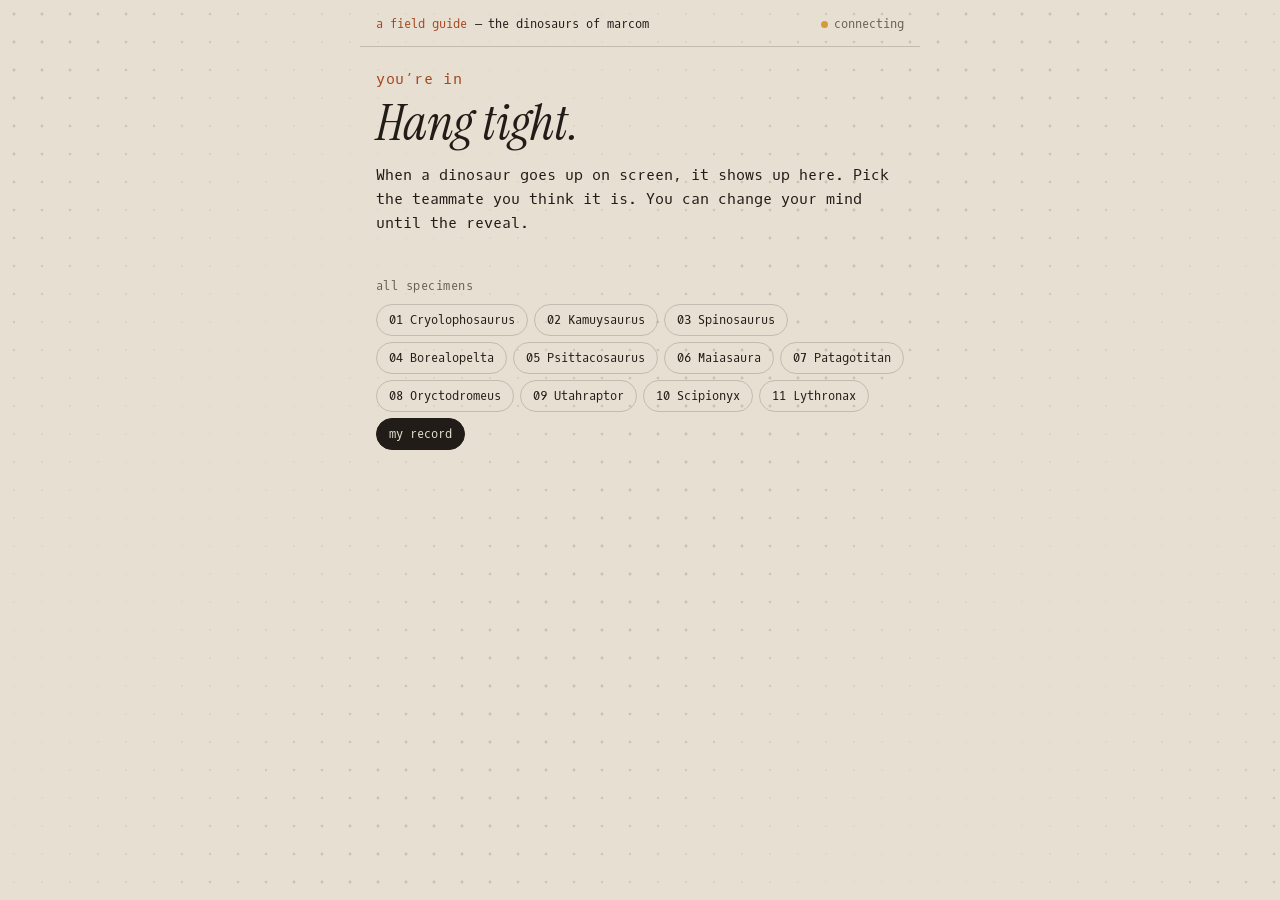
==== vote.html @ e1b6e813 "Interactive Dinosaurs of MarCom deck with live voting Co-Authored-By: Claude Opus 5.5 <noreply@anthr" ====
<!doctype html>
<html lang="en">
<head>
  <meta charset="utf-8">
  <meta name="viewport" content="width=device-width, initial-scale=1, viewport-fit=cover">
  <title>Dinosaur Ballot</title>
  <meta name="description" content="Guess which MarCom teammate is which dinosaur.">
  <meta name="theme-color" content="#E7DFD1">
  <link rel="preconnect" href="https://fonts.googleapis.com">
  <link rel="preconnect" href="https://fonts.gstatic.com" crossorigin>
  <link href="https://fonts.googleapis.com/css2?family=Instrument+Serif:ital@0;1&family=Oxygen+Mono&display=swap" rel="stylesheet">
  <link rel="stylesheet" href="assets/base.css">
  <link rel="stylesheet" href="assets/vote.css">
</head>
<body>
  <canvas class="dots" aria-hidden="true"></canvas>

  <header class="top">
    <p class="top__id"><span class="label--accent">a field guide</span> – the dinosaurs of marcom</p>
    <span class="status" data-state="connecting">connecting</span>
  </header>

  <main class="main">
    <div class="view" aria-live="polite"></div>
  </main>

  <nav class="drawer" aria-label="All specimens">
    <div class="drawer__head">
      <p class="label">all specimens</p>
      <button class="follow" hidden>back to live →</button>
    </div>
    <ol class="chips"></ol>
    <p class="drawer__record label"></p>
  </nav>

  <p class="toast" role="status"></p>

  <script src="assets/data.js"></script>
  <script src="assets/live.js"></script>
  <script src="assets/dots.js"></script>
  <script src="assets/vote.js"></script>
</body>
</html>
---- assets/base.css ----
/* —— Tokens ——
   Zoe's system (serif carries the human, mono carries the system),
   recolored with the deck's paleo palette. */
:root {
  --bone:  #E7DFD1;
  --sand:  #B3A58F;
  --ochre: #D39A3E;
  --rust:  #A4471F;
  --moss:  #4E5A39;
  --umber: #6B5F51;
  --tar:   #211C17;

  --bg:      var(--bone);
  --text:    var(--tar);
  --muted:   var(--umber);
  --accent:  var(--rust);
  --correct: var(--moss);
  --surface: #DDD3C2;
  --lichen:  #8FA36A;
  --rule:    rgba(33, 28, 23, 0.18);

  --serif: 'Instrument Serif', serif;
  --mono:  'Oxygen Mono', monospace;
}

/* —— Base —— */
*, *::before, *::after { box-sizing: border-box; }

html, body { margin: 0; }

body {
  background: var(--bg);
  color: var(--text);
  font-family: var(--mono);
  font-weight: 300;
  -webkit-font-smoothing: antialiased;
}

img { display: block; max-width: 100%; }

button {
  font: inherit;
  color: inherit;
  background: none;
  border: 0;
  padding: 0;
  cursor: pointer;
}

.dots {
  position: fixed;
  inset: 0;
  width: 100%;
  height: 100%;
  z-index: 0;
  pointer-events: none;
}

/* Redacted name mentions inside facts. */
.redact {
  background: var(--text);
  color: transparent;
  border-radius: 2px;
  padding: 0 0.15em;
  user-select: none;
}
.redact.is-open {
  background: none;
  color: var(--accent);
  user-select: auto;
}

/* —— Motion —— */
@keyframes fadeUp {
  from { opacity: 0; transform: translateY(18px); filter: blur(5px); }
  to   { opacity: 1; transform: translateY(0);    filter: blur(0); }
}
@keyframes fadeIn {
  from { opacity: 0; filter: blur(4px); }
  to   { opacity: 1; filter: blur(0); }
}

@media (prefers-reduced-motion: reduce) {
  *, *::before, *::after {
    animation: none !important;
    transition: none !important;
  }
}
---- assets/vote.css ----
/* —— Layout —— */
body {
  min-height: 100vh;
  font-size: 14px;
}

.top,
.main,
.drawer {
  position: relative;
  z-index: 1;
  max-width: 560px;
  margin: 0 auto;
  padding-left: 16px;
  padding-right: 16px;
}

.top {
  display: flex;
  justify-content: space-between;
  align-items: center;
  gap: 12px;
  padding-top: 16px;
  padding-bottom: 14px;
  border-bottom: 1px solid var(--rule);
}
.top__id { margin: 0; font-size: 12px; }

.label {
  font-size: 12px;
  letter-spacing: 0.04em;
  text-transform: lowercase;
  color: var(--muted);
  margin: 0;
}
.label--accent { color: var(--accent); }

.status {
  display: flex;
  align-items: center;
  gap: 6px;
  font-size: 12px;
  color: var(--muted);
  flex-shrink: 0;
}
.status::before {
  content: '';
  width: 7px;
  height: 7px;
  border-radius: 50%;
  background: var(--ochre);
}
.status[data-state='live']::before { background: var(--moss); }
.status[data-state='offline']::before { background: var(--rust); }

/* —— Specimen card —— */
.view { padding: 20px 0 8px; }
.view > * { animation: fadeUp 0.5s cubic-bezier(0.25, 0.8, 0.25, 1) both; }

.card__img {
  width: 100%;
  aspect-ratio: 4 / 3;
  object-fit: cover;
  margin: 0 0 16px;
  background: var(--surface);
}

.card__species {
  font-family: var(--serif);
  font-style: italic;
  font-weight: 400;
  font-size: clamp(2.6rem, 12vw, 3.6rem);
  line-height: 0.9;
  letter-spacing: -0.02em;
  margin: 0 0 14px;
}

.clues {
  border-top: 1px solid var(--rule);
  border-bottom: 1px solid var(--rule);
  margin-bottom: 20px;
}
.clues summary {
  padding: 12px 0;
  cursor: pointer;
  font-size: 12px;
  color: var(--muted);
}
.clues ol {
  margin: 0;
  padding: 0 0 14px;
  list-style: none;
  display: grid;
  gap: 10px;
  counter-reset: clue;
}
.clues li {
  counter-increment: clue;
  display: grid;
  grid-template-columns: 30px 1fr;
  font-family: var(--serif);
  font-size: 19px;
  line-height: 1.25;
}
.clues li::before {
  content: counter(clue, decimal-leading-zero);
  font-family: var(--mono);
  font-size: 11px;
  color: var(--accent);
  padding-top: 5px;
}

.prompt {
  font-family: var(--serif);
  font-size: 26px;
  margin: 0 0 12px;
}

/* —— Name buttons —— */
.names {
  display: grid;
  grid-template-columns: 1fr 1fr;
  gap: 8px;
}
.name {
  padding: 14px 12px;
  border: 1px solid var(--rule);
  border-radius: 999px;
  background: var(--bg);
  font-size: 15px;
  text-align: center;
  transition: background-color 0.2s, color 0.2s, border-color 0.2s;
}
.name:hover { border-color: var(--accent); color: var(--accent); }
.name.is-picked {
  background: var(--accent);
  border-color: var(--accent);
  color: var(--bone);
}
.name:disabled { cursor: default; opacity: 0.4; }
.name:disabled:hover { border-color: var(--rule); color: inherit; }
.name.is-answer {
  opacity: 1;
  background: var(--correct);
  border-color: var(--correct);
  color: var(--bone);
}
.name.is-picked:disabled:not(.is-answer) {
  opacity: 1;
  text-decoration: line-through;
}

.verdict {
  font-family: var(--serif);
  font-size: 22px;
  line-height: 1.25;
  margin: 16px 0 0;
  min-height: 1.25em;
}
.verdict em { color: var(--accent); }
.verdict--right em { color: var(--correct); }

/* —— Room results —— */
.room {
  margin-top: 22px;
  padding-top: 16px;
  border-top: 1px solid var(--rule);
}
.room__head {
  display: flex;
  justify-content: space-between;
  margin-bottom: 10px;
}
.room__hint { font-size: 13px; color: var(--muted); margin: 0; }
.bars {
  list-style: none;
  margin: 0;
  padding: 0;
  display: grid;
  gap: 6px;
}
.bar {
  display: grid;
  grid-template-columns: 70px 1fr 24px;
  gap: 10px;
  align-items: center;
  font-size: 13px;
}
.bar__track { height: 12px; background: var(--surface); }
.bar__fill {
  display: block;
  height: 100%;
  background: var(--umber);
  transition: width 0.5s cubic-bezier(0.25, 0.8, 0.25, 1);
}
.bar__n { text-align: right; color: var(--muted); }
.bar.is-answer .bar__fill { background: var(--correct); }
.bar.is-answer .bar__name { color: var(--correct); }

/* —— Waiting + record views —— */
.waiting__h,
.record__h {
  font-family: var(--serif);
  font-style: italic;
  font-weight: 400;
  font-size: clamp(2.4rem, 11vw, 3.2rem);
  line-height: 0.95;
  margin: 8px 0 14px;
}
.waiting p { font-size: 15px; line-height: 1.6; }

.ledger {
  list-style: none;
  margin: 16px 0 0;
  padding: 0;
}
.ledger li {
  display: grid;
  grid-template-columns: 1fr auto;
  gap: 4px 12px;
  padding: 12px 0;
  border-bottom: 1px solid var(--rule);
}
.ledger__species { font-family: var(--serif); font-size: 21px; }
.ledger__mark { font-size: 12px; align-self: center; }
.ledger__mark--right { color: var(--correct); }
.ledger__mark--wrong { color: var(--accent); }
.ledger__detail { grid-column: 1 / -1; font-size: 12px; color: var(--muted); }

/* —— Drawer —— */
.drawer {
  padding-top: 20px;
  padding-bottom: calc(32px + env(safe-area-inset-bottom));
}
.drawer__head {
  display: flex;
  justify-content: space-between;
  align-items: center;
  margin-bottom: 10px;
}
.follow { font-size: 12px; color: var(--accent); }

.chips {
  list-style: none;
  margin: 0 0 16px;
  padding: 0;
  display: flex;
  flex-wrap: wrap;
  gap: 6px;
}
.chip {
  padding: 7px 12px;
  border: 1px solid var(--rule);
  border-radius: 999px;
  font-size: 12px;
}
.chip.is-current { border-color: var(--text); }
.chip.is-voted::after { content: ' ·'; color: var(--accent); }
.chip.is-right { color: var(--correct); border-color: var(--correct); }
.chip.is-wrong { color: var(--accent); border-color: var(--accent); }
.chip--record { background: var(--text); color: var(--bg); border-color: var(--text); }

/* —— Toast —— */
.toast {
  position: fixed;
  left: 50%;
  bottom: calc(16px + env(safe-area-inset-bottom));
  z-index: 3;
  transform: translate(-50%, 20px);
  margin: 0;
  padding: 10px 16px;
  border-radius: 999px;
  background: var(--rust);
  color: var(--bone);
  font-size: 13px;
  white-space: nowrap;
  opacity: 0;
  pointer-events: none;
  transition: opacity 0.25s, transform 0.25s;
}
.toast.is-visible { opacity: 1; transform: translate(-50%, 0); }
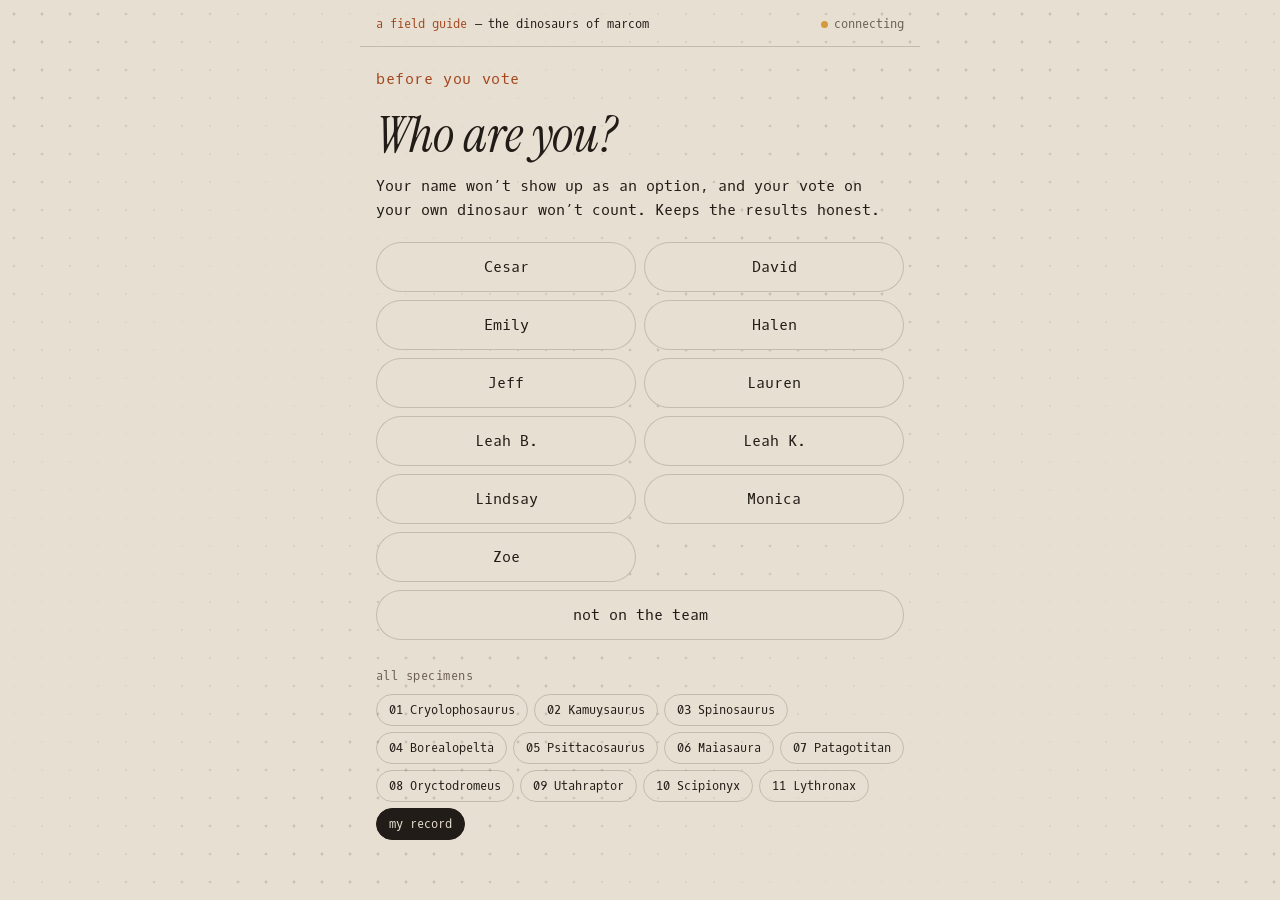
==== commit 87d7f72e: "Self-select on ballot, drop owner votes, title-only QR, pronouns in clues Co-Authored-By: Claude Opu" ====
--- a/vote.html
+++ b/vote.html
@@ -31,6 +31,7 @@
     </div>
     <ol class="chips"></ol>
     <p class="drawer__record label"></p>
+    <p class="drawer__me label" hidden>voting as <span></span> – <button>change</button></p>
   </nav>
 
   <p class="toast" role="status"></p>
--- a/assets/base.css
+++ b/assets/base.css
@@ -56,20 +56,6 @@
   pointer-events: none;
 }
 
-/* Redacted name mentions inside facts. */
-.redact {
-  background: var(--text);
-  color: transparent;
-  border-radius: 2px;
-  padding: 0 0.15em;
-  user-select: none;
-}
-.redact.is-open {
-  background: none;
-  color: var(--accent);
-  user-select: auto;
-}
-
 /* —— Motion —— */
 @keyframes fadeUp {
   from { opacity: 0; transform: translateY(18px); filter: blur(5px); }
--- a/assets/vote.css
+++ b/assets/vote.css
@@ -131,6 +131,7 @@
   text-align: center;
   transition: background-color 0.2s, color 0.2s, border-color 0.2s;
 }
+.name--wide { grid-column: 1 / -1; }
 .name:hover { border-color: var(--accent); color: var(--accent); }
 .name.is-picked {
   background: var(--accent);
@@ -179,6 +180,7 @@
   display: grid;
   gap: 6px;
 }
+.bars[hidden] { display: none; }
 .bar {
   display: grid;
   grid-template-columns: 70px 1fr 24px;
@@ -207,7 +209,8 @@
   line-height: 0.95;
   margin: 8px 0 14px;
 }
-.waiting p { font-size: 15px; line-height: 1.6; }
+.waiting p,
+.who p { font-size: 15px; line-height: 1.6; margin: 0 0 20px; }
 
 .ledger {
   list-style: none;
@@ -240,6 +243,9 @@
 }
 .follow { font-size: 12px; color: var(--accent); }
 
+.drawer__record { margin-bottom: 6px; }
+.drawer__me button { color: var(--accent); text-decoration: underline; text-underline-offset: 3px; }
+
 .chips {
   list-style: none;
   margin: 0 0 16px;
@@ -258,6 +264,7 @@
 .chip.is-voted::after { content: ' ·'; color: var(--accent); }
 .chip.is-right { color: var(--correct); border-color: var(--correct); }
 .chip.is-wrong { color: var(--accent); border-color: var(--accent); }
+.chip.is-mine { border-style: dashed; }
 .chip--record { background: var(--text); color: var(--bg); border-color: var(--text); }
 
 /* —— Toast —— */
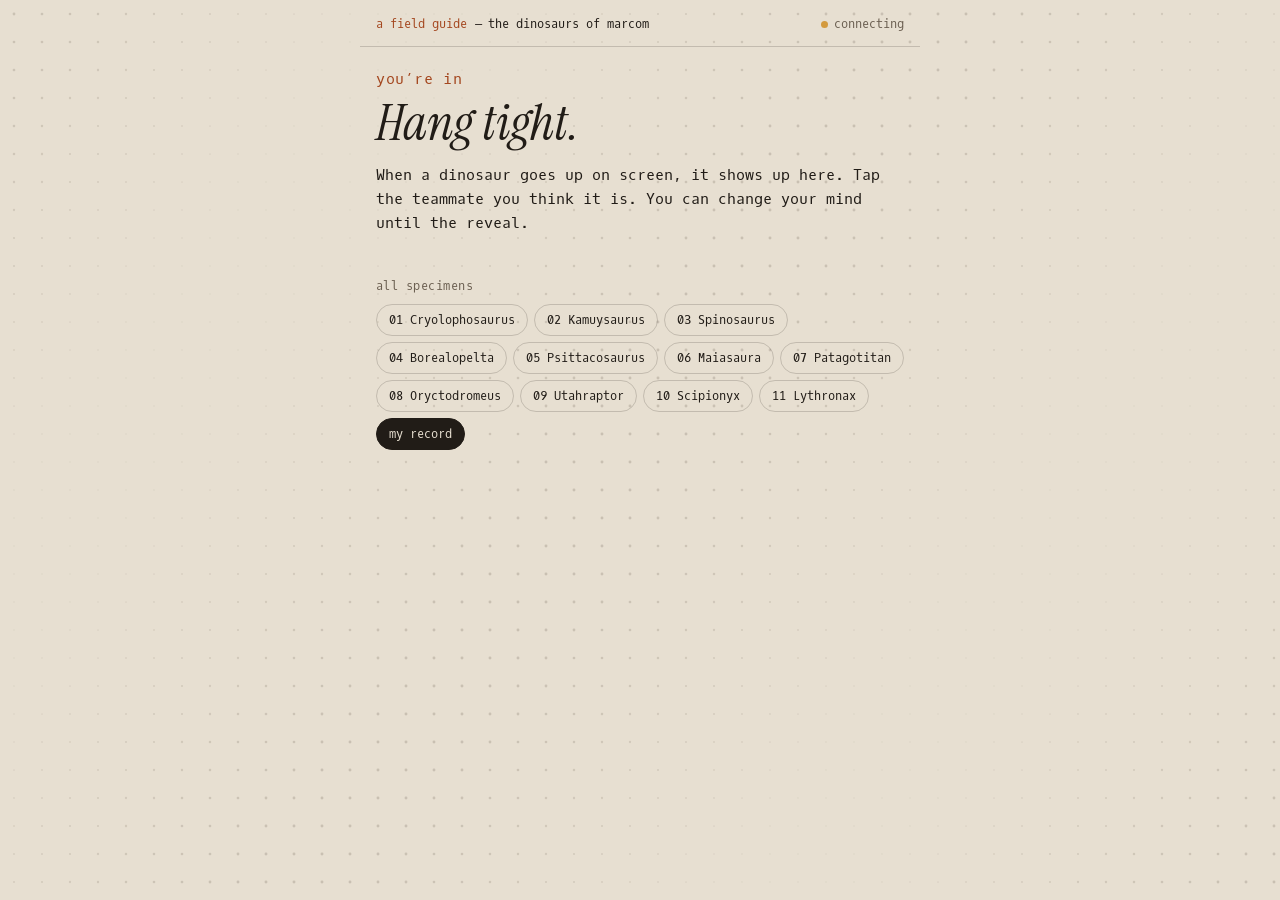
==== commit dbe8a42c: "Clue-by-clue builds, simpler voting, faster toolbar, reconnect on wake - Remove self-select; every p" ====
--- a/vote.html
+++ b/vote.html
@@ -31,7 +31,6 @@
     </div>
     <ol class="chips"></ol>
     <p class="drawer__record label"></p>
-    <p class="drawer__me label" hidden>voting as <span></span> – <button>change</button></p>
   </nav>
 
   <p class="toast" role="status"></p>
--- a/assets/vote.css
+++ b/assets/vote.css
@@ -75,41 +75,6 @@
   margin: 0 0 14px;
 }
 
-.clues {
-  border-top: 1px solid var(--rule);
-  border-bottom: 1px solid var(--rule);
-  margin-bottom: 20px;
-}
-.clues summary {
-  padding: 12px 0;
-  cursor: pointer;
-  font-size: 12px;
-  color: var(--muted);
-}
-.clues ol {
-  margin: 0;
-  padding: 0 0 14px;
-  list-style: none;
-  display: grid;
-  gap: 10px;
-  counter-reset: clue;
-}
-.clues li {
-  counter-increment: clue;
-  display: grid;
-  grid-template-columns: 30px 1fr;
-  font-family: var(--serif);
-  font-size: 19px;
-  line-height: 1.25;
-}
-.clues li::before {
-  content: counter(clue, decimal-leading-zero);
-  font-family: var(--mono);
-  font-size: 11px;
-  color: var(--accent);
-  padding-top: 5px;
-}
-
 .prompt {
   font-family: var(--serif);
   font-size: 26px;
@@ -131,15 +96,16 @@
   text-align: center;
   transition: background-color 0.2s, color 0.2s, border-color 0.2s;
 }
-.name--wide { grid-column: 1 / -1; }
-.name:hover { border-color: var(--accent); color: var(--accent); }
 .name.is-picked {
   background: var(--accent);
   border-color: var(--accent);
   color: var(--bone);
 }
 .name:disabled { cursor: default; opacity: 0.4; }
-.name:disabled:hover { border-color: var(--rule); color: inherit; }
+/* Phones keep :hover after a tap, so only real pointers get it. */
+@media (hover: hover) {
+  .name:not(:disabled):not(.is-picked):hover { border-color: var(--accent); color: var(--accent); }
+}
 .name.is-answer {
   opacity: 1;
   background: var(--correct);
@@ -209,8 +175,7 @@
   line-height: 0.95;
   margin: 8px 0 14px;
 }
-.waiting p,
-.who p { font-size: 15px; line-height: 1.6; margin: 0 0 20px; }
+.waiting p { font-size: 15px; line-height: 1.6; }
 
 .ledger {
   list-style: none;
@@ -243,9 +208,6 @@
 }
 .follow { font-size: 12px; color: var(--accent); }
 
-.drawer__record { margin-bottom: 6px; }
-.drawer__me button { color: var(--accent); text-decoration: underline; text-underline-offset: 3px; }
-
 .chips {
   list-style: none;
   margin: 0 0 16px;
@@ -264,7 +226,6 @@
 .chip.is-voted::after { content: ' ·'; color: var(--accent); }
 .chip.is-right { color: var(--correct); border-color: var(--correct); }
 .chip.is-wrong { color: var(--accent); border-color: var(--accent); }
-.chip.is-mine { border-style: dashed; }
 .chip--record { background: var(--text); color: var(--bg); border-color: var(--text); }
 
 /* —— Toast —— */
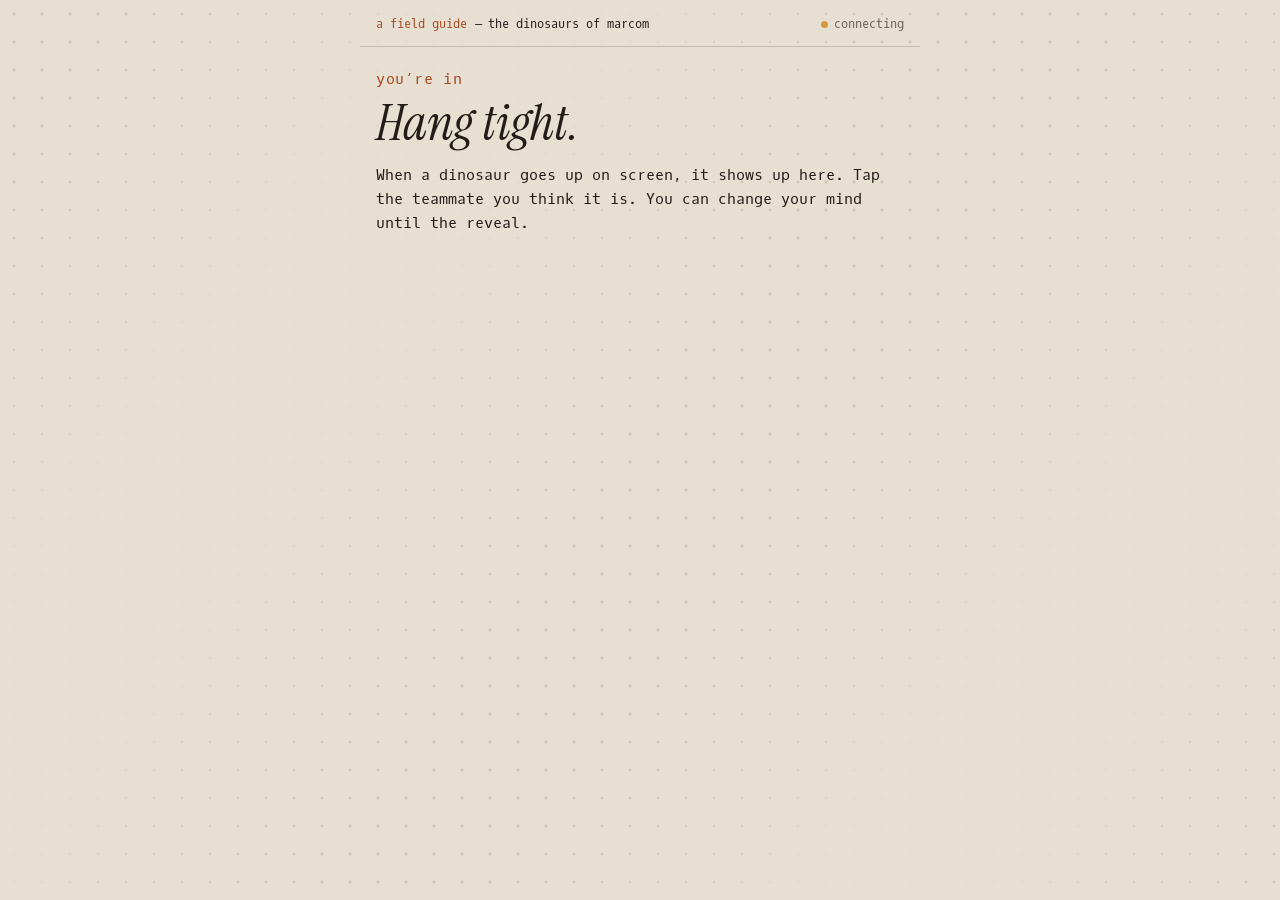
==== commit d8ef7219: "Letter-by-letter headings, smaller title 'of', phone follows presenter only Co-Authored-By: Claude O" ====
--- a/vote.html
+++ b/vote.html
@@ -24,20 +24,13 @@
     <div class="view" aria-live="polite"></div>
   </main>
 
-  <nav class="drawer" aria-label="All specimens">
-    <div class="drawer__head">
-      <p class="label">all specimens</p>
-      <button class="follow" hidden>back to live →</button>
-    </div>
-    <ol class="chips"></ol>
-    <p class="drawer__record label"></p>
-  </nav>
 
   <p class="toast" role="status"></p>
 
   <script src="assets/data.js"></script>
   <script src="assets/live.js"></script>
   <script src="assets/dots.js"></script>
+  <script src="assets/letters.js"></script>
   <script src="assets/vote.js"></script>
 </body>
 </html>
--- a/assets/base.css
+++ b/assets/base.css
@@ -56,10 +56,20 @@
   pointer-events: none;
 }
 
+/* —— Letter-by-letter headings —— */
+.split .char {
+  animation: letterIn 0.8s cubic-bezier(0.25, 0.8, 0.25, 1) both;
+  animation-delay: calc(var(--i) * 34ms + var(--split-delay, 0s));
+}
+
 /* —— Motion —— */
 @keyframes fadeUp {
   from { opacity: 0; transform: translateY(18px); filter: blur(5px); }
   to   { opacity: 1; transform: translateY(0);    filter: blur(0); }
+}
+@keyframes letterIn {
+  from { opacity: 0; filter: blur(10px); }
+  to   { opacity: 1; filter: blur(0); }
 }
 @keyframes fadeIn {
   from { opacity: 0; filter: blur(4px); }
--- a/assets/vote.css
+++ b/assets/vote.css
@@ -5,8 +5,7 @@
 }
 
 .top,
-.main,
-.drawer {
+.main {
   position: relative;
   z-index: 1;
   max-width: 560px;
@@ -54,8 +53,8 @@
 .status[data-state='offline']::before { background: var(--rust); }
 
 /* —— Specimen card —— */
-.view { padding: 20px 0 8px; }
-.view > * { animation: fadeUp 0.5s cubic-bezier(0.25, 0.8, 0.25, 1) both; }
+.view { padding: 20px 0 calc(40px + env(safe-area-inset-bottom)); }
+.view > * { animation: fadeIn 0.4s ease both; }
 
 .card__img {
   width: 100%;
@@ -194,39 +193,6 @@
 .ledger__mark--right { color: var(--correct); }
 .ledger__mark--wrong { color: var(--accent); }
 .ledger__detail { grid-column: 1 / -1; font-size: 12px; color: var(--muted); }
-
-/* —— Drawer —— */
-.drawer {
-  padding-top: 20px;
-  padding-bottom: calc(32px + env(safe-area-inset-bottom));
-}
-.drawer__head {
-  display: flex;
-  justify-content: space-between;
-  align-items: center;
-  margin-bottom: 10px;
-}
-.follow { font-size: 12px; color: var(--accent); }
-
-.chips {
-  list-style: none;
-  margin: 0 0 16px;
-  padding: 0;
-  display: flex;
-  flex-wrap: wrap;
-  gap: 6px;
-}
-.chip {
-  padding: 7px 12px;
-  border: 1px solid var(--rule);
-  border-radius: 999px;
-  font-size: 12px;
-}
-.chip.is-current { border-color: var(--text); }
-.chip.is-voted::after { content: ' ·'; color: var(--accent); }
-.chip.is-right { color: var(--correct); border-color: var(--correct); }
-.chip.is-wrong { color: var(--accent); border-color: var(--accent); }
-.chip--record { background: var(--text); color: var(--bg); border-color: var(--text); }
 
 /* —— Toast —— */
 .toast {
